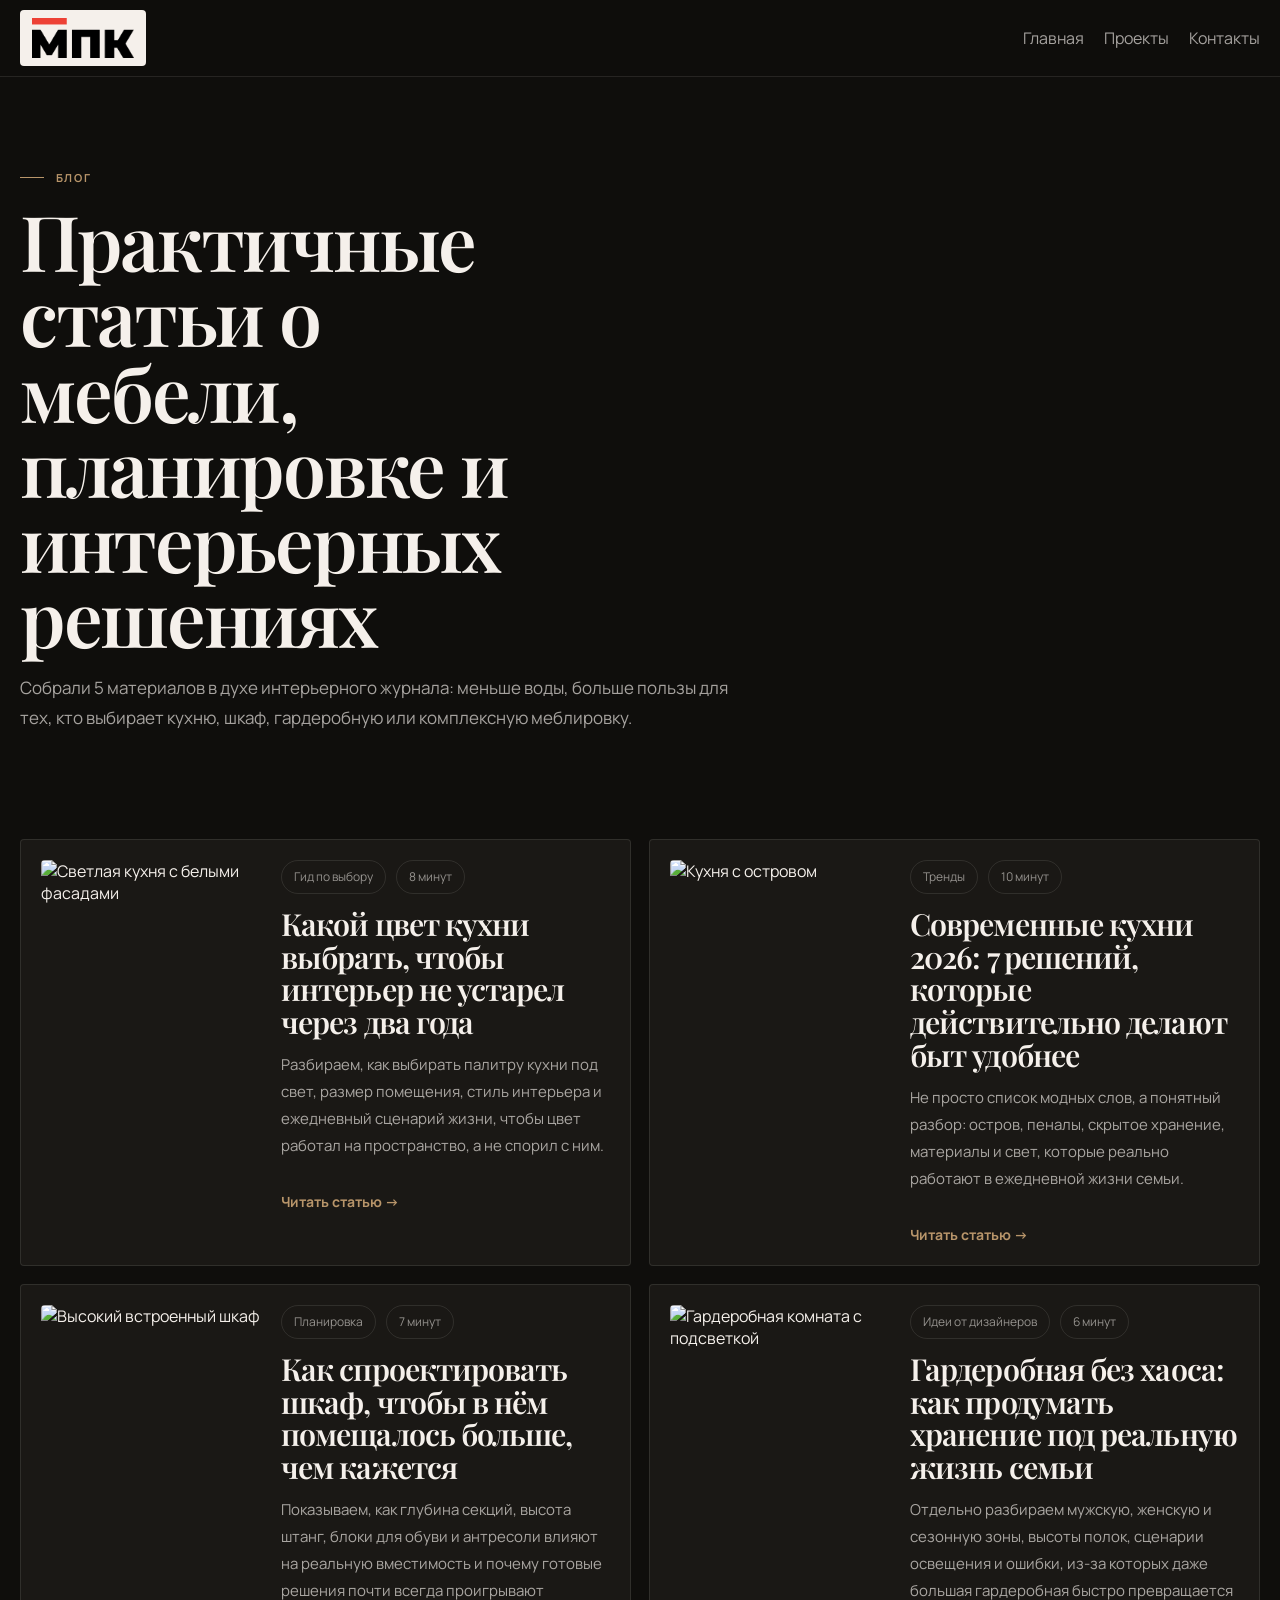
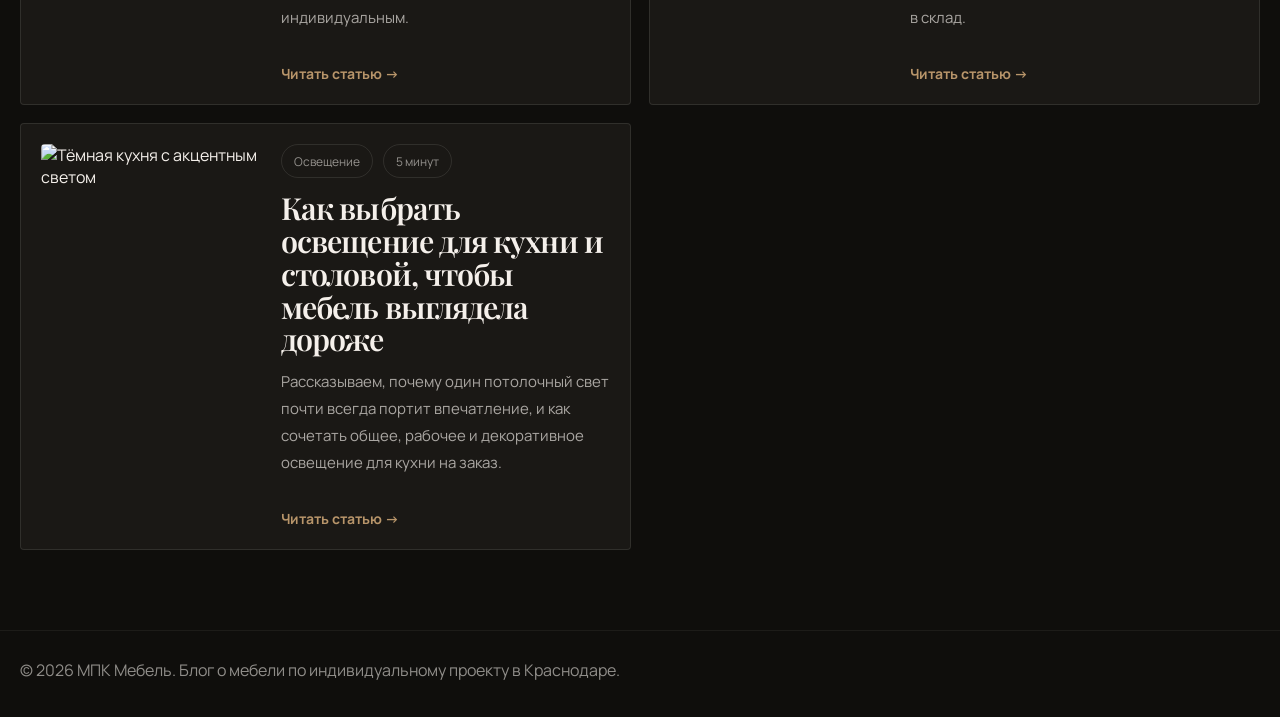
==== blog/index.html @ 71a019e1 "Apply UX audit redesign and add blog" ====
<!doctype html>
<html lang="ru">
<head>
  <meta charset="UTF-8">
  <meta name="viewport" content="width=device-width, initial-scale=1.0">
  <title>Блог МПК Мебель</title>
  <meta name="description" content="Статьи МПК Мебель о кухнях, шкафах, гардеробных, цветах, освещении и практичных интерьерных решениях.">
  <link rel="stylesheet" href="/assets/blog.css">
</head>
<body>
  <header class="topbar">
    <div class="container topbar-inner">
      <a href="/"><img class="brand-logo" src="/assets/logo.png" alt="МПК Мебель"></a>
      <nav class="nav" aria-label="Навигация блога">
        <a href="/">Главная</a>
        <a href="/#projects">Проекты</a>
        <a href="/#contacts">Контакты</a>
      </nav>
    </div>
  </header>

  <main>
    <section class="hero">
      <div class="container">
        <span class="eyebrow">Блог</span>
        <h1>Практичные статьи о мебели, планировке и интерьерных решениях</h1>
        <p>Собрали 5 материалов в духе интерьерного журнала: меньше воды, больше пользы для тех, кто выбирает кухню, шкаф, гардеробную или комплексную меблировку.</p>
      </div>
    </section>

    <section class="section">
      <div class="container articles-grid">
        <article class="article-card">
          <img src="https://f1.lpcdn.site/c16a5320fa475530d9583c34fd356ef5/85600fbdcfcd98c68092c8ee78fef443.jpg" alt="Светлая кухня с белыми фасадами">
          <div>
            <div class="article-meta">
              <span class="chip">Гид по выбору</span>
              <span class="chip">8 минут</span>
            </div>
            <h2>Какой цвет кухни выбрать, чтобы интерьер не устарел через два года</h2>
            <p>Разбираем, как выбирать палитру кухни под свет, размер помещения, стиль интерьера и ежедневный сценарий жизни, чтобы цвет работал на пространство, а не спорил с ним.</p>
            <a class="article-link" href="/blog/kakoy-tsvet-kukhni-vybrat.html">Читать статью →</a>
          </div>
        </article>

        <article class="article-card">
          <img src="https://f1.lpcdn.site/c16a5320fa475530d9583c34fd356ef5/d07611e14f2f6512eb82382ddb5812dd.jpg" alt="Кухня с островом">
          <div>
            <div class="article-meta">
              <span class="chip">Тренды</span>
              <span class="chip">10 минут</span>
            </div>
            <h2>Современные кухни 2026: 7 решений, которые действительно делают быт удобнее</h2>
            <p>Не просто список модных слов, а понятный разбор: остров, пеналы, скрытое хранение, материалы и свет, которые реально работают в ежедневной жизни семьи.</p>
            <a class="article-link" href="/blog/sovremennye-kukhni-2026.html">Читать статью →</a>
          </div>
        </article>

        <article class="article-card">
          <img src="https://f2.lpcdn.site/a934f26ab5ebf35db5768a852aaa764e/2ac274bfc19b4af5a2f9575564415dd1.jpg" alt="Высокий встроенный шкаф">
          <div>
            <div class="article-meta">
              <span class="chip">Планировка</span>
              <span class="chip">7 минут</span>
            </div>
            <h2>Как спроектировать шкаф, чтобы в нём помещалось больше, чем кажется</h2>
            <p>Показываем, как глубина секций, высота штанг, блоки для обуви и антресоли влияют на реальную вместимость и почему готовые решения почти всегда проигрывают индивидуальным.</p>
            <a class="article-link" href="/blog/kak-sproektirovat-shkaf.html">Читать статью →</a>
          </div>
        </article>

        <article class="article-card">
          <img src="https://f2.lpcdn.site/a934f26ab5ebf35db5768a852aaa764e/37a7981f381d6b0104fa65f17966af12.jpg" alt="Гардеробная комната с подсветкой">
          <div>
            <div class="article-meta">
              <span class="chip">Идеи от дизайнеров</span>
              <span class="chip">6 минут</span>
            </div>
            <h2>Гардеробная без хаоса: как продумать хранение под реальную жизнь семьи</h2>
            <p>Отдельно разбираем мужскую, женскую и сезонную зоны, высоты полок, сценарии освещения и ошибки, из-за которых даже большая гардеробная быстро превращается в склад.</p>
            <a class="article-link" href="/blog/garderobnaya-bez-khaosa.html">Читать статью →</a>
          </div>
        </article>

        <article class="article-card">
          <img src="https://f1.lpcdn.site/c16a5320fa475530d9583c34fd356ef5/ca0be5f5cd84b6891c5a611b252bc904.jpg" alt="Тёмная кухня с акцентным светом">
          <div>
            <div class="article-meta">
              <span class="chip">Освещение</span>
              <span class="chip">5 минут</span>
            </div>
            <h2>Как выбрать освещение для кухни и столовой, чтобы мебель выглядела дороже</h2>
            <p>Рассказываем, почему один потолочный свет почти всегда портит впечатление, и как сочетать общее, рабочее и декоративное освещение для кухни на заказ.</p>
            <a class="article-link" href="/blog/osveshchenie-dlya-kukhni-i-stolovoy.html">Читать статью →</a>
          </div>
        </article>
      </div>
    </section>
  </main>

  <footer class="footer">
    <div class="container">© 2026 МПК Мебель. Блог о мебели по индивидуальному проекту в Краснодаре.</div>
  </footer>
</body>
</html>
---- assets/blog.css ----
@import url("https://fonts.googleapis.com/css2?family=Manrope:wght@400;500;600;700;800&family=Playfair+Display:wght@600;700&display=swap");

:root {
  --bg: #0f0e0c;
  --bg-alt: #13120f;
  --bg-card: #1a1815;
  --text: #f5f0eb;
  --muted: rgba(245, 240, 235, 0.66);
  --muted-soft: rgba(245, 240, 235, 0.56);
  --line: rgba(245, 240, 235, 0.1);
  --accent: #b8956a;
  --radius: 4px;
  --container: 1240px;
}

* { box-sizing: border-box; }
html { scroll-behavior: smooth; }
body {
  margin: 0;
  font-family: "Manrope", sans-serif;
  background: var(--bg);
  color: var(--text);
}
a { color: inherit; text-decoration: none; }
img { display: block; max-width: 100%; }

.container {
  width: min(calc(100% - 32px), var(--container));
  margin: 0 auto;
}

.topbar {
  position: sticky;
  top: 0;
  z-index: 10;
  background: rgba(15, 14, 12, 0.92);
  border-bottom: 1px solid var(--line);
  backdrop-filter: blur(12px);
}

.topbar-inner {
  display: flex;
  align-items: center;
  justify-content: space-between;
  gap: 20px;
  min-height: 76px;
}

.brand-logo {
  width: 126px;
  padding: 8px 12px;
  border-radius: var(--radius);
  background: #f5f0eb;
}

.nav {
  display: flex;
  align-items: center;
  gap: 20px;
}

.nav a {
  min-height: 44px;
  display: inline-flex;
  align-items: center;
  color: var(--muted);
}

.nav a:hover,
.chip:hover,
.article-link:hover {
  color: var(--accent);
}

.hero {
  padding: 84px 0 56px;
}

.eyebrow {
  display: inline-flex;
  align-items: center;
  gap: 12px;
  color: var(--accent);
  font-size: 11px;
  font-weight: 700;
  letter-spacing: 0.18em;
  text-transform: uppercase;
}

.eyebrow::before {
  content: "";
  width: 24px;
  height: 1px;
  background: currentColor;
}

h1, h2, h3 {
  margin: 0;
  font-family: "Playfair Display", serif;
  font-weight: 600;
  letter-spacing: -0.03em;
}

h1 {
  max-width: 12ch;
  margin-top: 18px;
  font-size: clamp(2.8rem, 6vw, 4.8rem);
  line-height: 0.98;
}

.hero p,
.article-intro,
.article-content p,
.article-card p {
  color: var(--muted);
  line-height: 1.8;
}

.hero p {
  max-width: 720px;
  margin-top: 18px;
  font-size: 17px;
}

.section {
  padding: 32px 0 80px;
}

.articles-grid {
  display: grid;
  grid-template-columns: repeat(2, minmax(0, 1fr));
  gap: 18px;
}

.article-card {
  display: grid;
  grid-template-columns: 220px 1fr;
  gap: 20px;
  padding: 20px;
  border: 1px solid var(--line);
  border-radius: var(--radius);
  background: var(--bg-card);
}

.article-card img {
  width: 100%;
  height: 180px;
  object-fit: cover;
  border-radius: var(--radius);
}

.article-meta {
  display: flex;
  flex-wrap: wrap;
  gap: 10px;
  margin-bottom: 14px;
}

.chip {
  display: inline-flex;
  align-items: center;
  min-height: 34px;
  padding: 0 12px;
  border: 1px solid var(--line);
  border-radius: 999px;
  color: var(--muted-soft);
  font-size: 12px;
}

.article-card h2 {
  font-size: 1.9rem;
  line-height: 1.08;
}

.article-card p {
  margin-top: 12px;
  font-size: 15px;
}

.article-link {
  display: inline-flex;
  margin-top: 18px;
  color: var(--accent);
  font-size: 14px;
  font-weight: 700;
}

.article-hero {
  padding: 84px 0 28px;
}

.article-layout {
  display: grid;
  grid-template-columns: minmax(0, 1fr) 320px;
  gap: 36px;
}

.article-cover {
  margin-top: 24px;
  border-radius: var(--radius);
  overflow: hidden;
}

.article-cover img {
  width: 100%;
  height: 420px;
  object-fit: cover;
}

.article-content {
  padding-bottom: 80px;
}

.article-content h2 {
  margin-top: 36px;
  font-size: 2.2rem;
}

.article-content h3 {
  margin-top: 24px;
  font-size: 1.3rem;
  font-family: "Manrope", sans-serif;
}

.article-content p + p {
  margin-top: 14px;
}

.article-content ul {
  margin: 18px 0 0;
  padding-left: 20px;
  color: var(--muted);
  line-height: 1.8;
}

.article-side {
  position: sticky;
  top: 110px;
  align-self: start;
  padding: 22px;
  border: 1px solid var(--line);
  border-radius: var(--radius);
  background: var(--bg-card);
}

.article-side h3 {
  font-family: "Manrope", sans-serif;
  font-size: 14px;
  letter-spacing: 0.14em;
  text-transform: uppercase;
  color: var(--accent);
}

.article-side ul {
  margin: 16px 0 0;
  padding-left: 18px;
  color: var(--muted);
  line-height: 1.8;
}

.article-side .button {
  display: inline-flex;
  align-items: center;
  justify-content: center;
  min-height: 48px;
  margin-top: 18px;
  padding: 0 18px;
  border-radius: var(--radius);
  background: var(--accent);
  color: var(--bg);
  font-weight: 700;
}

.footer {
  padding: 28px 0 36px;
  border-top: 1px solid rgba(245, 240, 235, 0.06);
  color: var(--muted-soft);
}

@media (max-width: 980px) {
  .articles-grid,
  .article-layout {
    grid-template-columns: 1fr;
  }

  .article-card {
    grid-template-columns: 1fr;
  }

  .article-side {
    position: static;
  }
}

@media (max-width: 760px) {
  .topbar-inner {
    flex-direction: column;
    align-items: flex-start;
    padding: 12px 0;
  }

  .nav {
    flex-wrap: wrap;
    gap: 12px;
  }

  .hero,
  .article-hero {
    padding-top: 44px;
  }

  .article-cover img {
    height: 240px;
  }
}
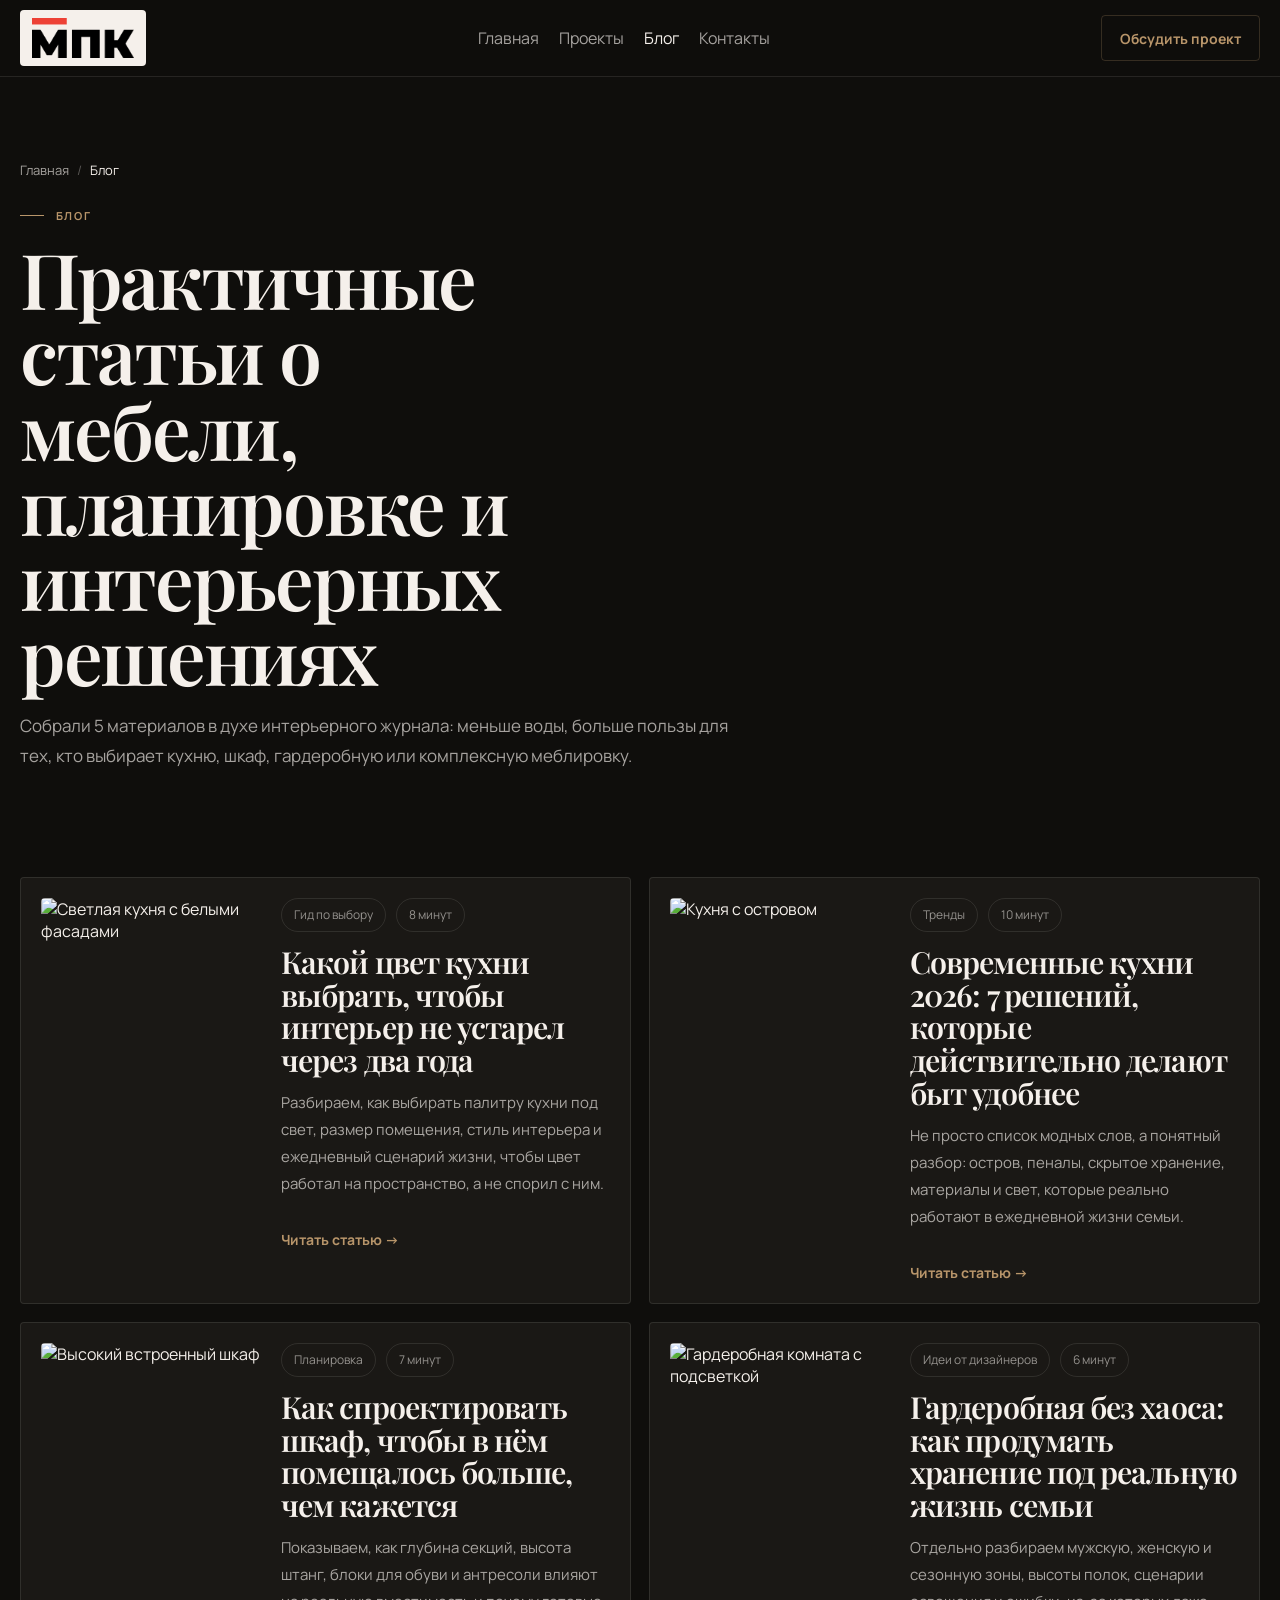
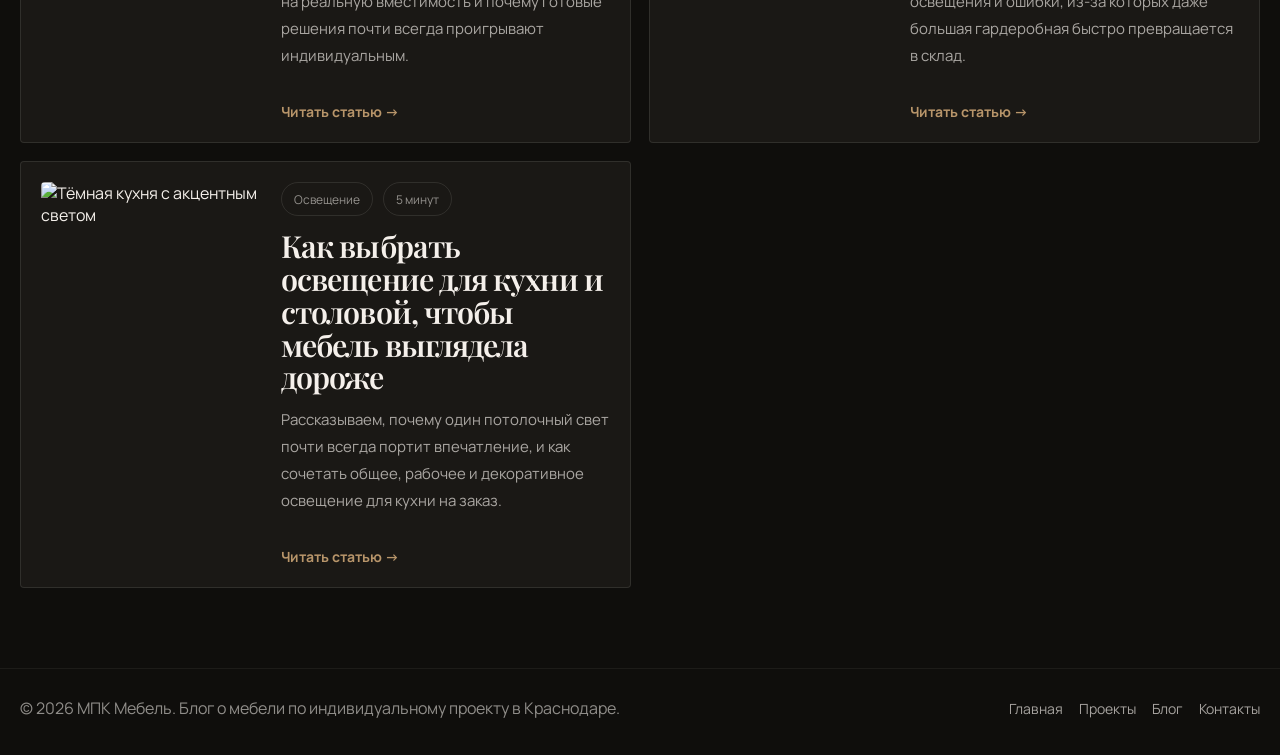
==== commit e8f94c33: "Polish blog layout and add breadcrumbs" ====
--- a/blog/index.html
+++ b/blog/index.html
@@ -8,20 +8,52 @@
   <link rel="stylesheet" href="/assets/blog.css">
 </head>
 <body>
+  <a href="#main-content" class="skip-link">Перейти к содержимому</a>
   <header class="topbar">
     <div class="container topbar-inner">
-      <a href="/"><img class="brand-logo" src="/assets/logo.png" alt="МПК Мебель"></a>
-      <nav class="nav" aria-label="Навигация блога">
+      <a class="brand-link" href="/"><img class="brand-logo" src="/assets/logo.png" alt="МПК Мебель"></a>
+      <nav class="nav" aria-label="Основная навигация">
         <a href="/">Главная</a>
         <a href="/#projects">Проекты</a>
+        <a href="/blog/" aria-current="page">Блог</a>
+        <a href="/#contacts">Контакты</a>
+      </nav>
+      <a class="header-cta" href="/#contacts">Обсудить проект</a>
+      <button class="menu-toggle" type="button" aria-label="Открыть меню" aria-controls="mobile-menu" aria-expanded="false">
+        <span class="menu-icon"></span>
+      </button>
+    </div>
+  </header>
+
+  <div class="mobile-menu" id="mobile-menu" aria-hidden="true">
+    <div>
+      <div class="mobile-menu-head">
+        <a class="brand-link" href="/"><img class="brand-logo" src="/assets/logo.png" alt="МПК Мебель"></a>
+        <button class="menu-close" type="button" aria-label="Закрыть меню">×</button>
+      </div>
+      <nav class="mobile-menu-nav" aria-label="Мобильная навигация">
+        <a href="/">Главная</a>
+        <a href="/#projects">Проекты</a>
+        <a href="/blog/" aria-current="page">Блог</a>
         <a href="/#contacts">Контакты</a>
       </nav>
     </div>
-  </header>
+    <div class="mobile-menu-meta">
+      <a href="tel:+79286682651">+7 (928) 668-26-51</a>
+      <a href="https://wa.me/79286682651" target="_blank" rel="noreferrer">WhatsApp</a>
+      <a class="mobile-menu-cta" href="/#contacts">Оставить заявку</a>
+    </div>
+  </div>
 
-  <main>
+  <main id="main-content">
     <section class="hero">
       <div class="container">
+        <nav class="breadcrumbs" aria-label="Хлебные крошки">
+          <ol>
+            <li><a href="/">Главная</a></li>
+            <li><span aria-current="page">Блог</span></li>
+          </ol>
+        </nav>
         <span class="eyebrow">Блог</span>
         <h1>Практичные статьи о мебели, планировке и интерьерных решениях</h1>
         <p>Собрали 5 материалов в духе интерьерного журнала: меньше воды, больше пользы для тех, кто выбирает кухню, шкаф, гардеробную или комплексную меблировку.</p>
@@ -99,7 +131,16 @@
   </main>
 
   <footer class="footer">
-    <div class="container">© 2026 МПК Мебель. Блог о мебели по индивидуальному проекту в Краснодаре.</div>
+    <div class="container footer-inner">
+      <div>© 2026 МПК Мебель. Блог о мебели по индивидуальному проекту в Краснодаре.</div>
+      <div class="footer-links">
+        <a href="/">Главная</a>
+        <a href="/#projects">Проекты</a>
+        <a href="/blog/">Блог</a>
+        <a href="/#contacts">Контакты</a>
+      </div>
+    </div>
   </footer>
+  <script src="/assets/blog.js"></script>
 </body>
 </html>
--- a/assets/blog.css
+++ b/assets/blog.css
@@ -20,9 +20,28 @@
   font-family: "Manrope", sans-serif;
   background: var(--bg);
   color: var(--text);
+  overflow-x: hidden;
 }
 a { color: inherit; text-decoration: none; }
 img { display: block; max-width: 100%; }
+
+.skip-link {
+  position: absolute;
+  left: -9999px;
+  top: 0;
+  z-index: 100;
+  padding: 12px 18px;
+  border-radius: var(--radius);
+  background: var(--accent);
+  color: var(--bg);
+  font-weight: 700;
+}
+
+.skip-link:focus {
+  position: fixed;
+  left: 8px;
+  top: 8px;
+}
 
 .container {
   width: min(calc(100% - 32px), var(--container));
@@ -46,6 +65,11 @@
   min-height: 76px;
 }
 
+.brand-link {
+  display: inline-flex;
+  align-items: center;
+}
+
 .brand-logo {
   width: 126px;
   padding: 8px 12px;
@@ -57,6 +81,7 @@
   display: flex;
   align-items: center;
   gap: 20px;
+  min-width: 0;
 }
 
 .nav a {
@@ -64,6 +89,160 @@
   display: inline-flex;
   align-items: center;
   color: var(--muted);
+}
+
+.nav a[aria-current="page"] {
+  color: var(--text);
+}
+
+.header-cta {
+  display: inline-flex;
+  align-items: center;
+  justify-content: center;
+  min-height: 46px;
+  padding: 0 18px;
+  border: 1px solid rgba(184, 149, 106, 0.24);
+  border-radius: var(--radius);
+  color: var(--accent);
+  font-size: 14px;
+  font-weight: 700;
+}
+
+.menu-toggle,
+.menu-close {
+  display: none;
+  align-items: center;
+  justify-content: center;
+  width: 46px;
+  height: 46px;
+  border: 1px solid var(--line);
+  border-radius: var(--radius);
+  background: transparent;
+  color: var(--text);
+  cursor: pointer;
+}
+
+.menu-icon,
+.menu-icon::before,
+.menu-icon::after {
+  display: block;
+  width: 20px;
+  height: 2px;
+  border-radius: 999px;
+  background: currentColor;
+  transition: transform 0.25s ease, opacity 0.25s ease;
+  content: "";
+}
+
+.menu-icon {
+  position: relative;
+}
+
+.menu-icon::before {
+  position: absolute;
+  top: -6px;
+  left: 0;
+}
+
+.menu-icon::after {
+  position: absolute;
+  top: 6px;
+  left: 0;
+}
+
+.mobile-menu {
+  position: fixed;
+  inset: 0;
+  z-index: 30;
+  display: flex;
+  flex-direction: column;
+  justify-content: space-between;
+  gap: 24px;
+  padding: 24px 16px 32px;
+  background: rgba(15, 14, 12, 0.98);
+  transform: translateX(100%);
+  transition: transform 0.3s ease;
+}
+
+.mobile-menu.is-open {
+  transform: translateX(0);
+}
+
+.mobile-menu-head {
+  display: flex;
+  align-items: center;
+  justify-content: space-between;
+  gap: 16px;
+}
+
+.mobile-menu-nav {
+  display: grid;
+  gap: 18px;
+  margin-top: 28px;
+}
+
+.mobile-menu-nav a {
+  color: var(--text);
+  font-size: 28px;
+  font-weight: 600;
+  line-height: 1.1;
+}
+
+.mobile-menu-meta {
+  display: grid;
+  gap: 14px;
+}
+
+.mobile-menu-meta a {
+  color: var(--muted);
+  font-size: 15px;
+}
+
+.mobile-menu-cta {
+  display: inline-flex;
+  align-items: center;
+  justify-content: center;
+  min-height: 50px;
+  padding: 0 18px;
+  border-radius: var(--radius);
+  background: var(--accent);
+  color: var(--bg);
+  font-weight: 800;
+}
+
+.breadcrumbs {
+  margin-bottom: 20px;
+}
+
+.breadcrumbs ol {
+  display: flex;
+  flex-wrap: wrap;
+  gap: 8px;
+  margin: 0;
+  padding: 0;
+  list-style: none;
+}
+
+.breadcrumbs li {
+  display: inline-flex;
+  align-items: center;
+  gap: 8px;
+  min-width: 0;
+  color: var(--muted-soft);
+  font-size: 13px;
+}
+
+.breadcrumbs li + li::before {
+  content: "/";
+  color: rgba(245, 240, 235, 0.32);
+}
+
+.breadcrumbs a {
+  color: var(--muted);
+}
+
+.breadcrumbs span[aria-current="page"] {
+  color: var(--text);
 }
 
 .nav a:hover,
@@ -189,6 +368,10 @@
   padding: 84px 0 28px;
 }
 
+.article-hero h1 {
+  max-width: 14ch;
+}
+
 .article-layout {
   display: grid;
   grid-template-columns: minmax(0, 1fr) 320px;
@@ -277,6 +460,25 @@
   color: var(--muted-soft);
 }
 
+.footer-inner {
+  display: flex;
+  align-items: center;
+  justify-content: space-between;
+  gap: 18px;
+}
+
+.footer-links {
+  display: flex;
+  align-items: center;
+  flex-wrap: wrap;
+  gap: 16px;
+}
+
+.footer-links a {
+  color: var(--muted);
+  font-size: 14px;
+}
+
 @media (max-width: 980px) {
   .articles-grid,
   .article-layout {
@@ -290,18 +492,21 @@
   .article-side {
     position: static;
   }
+
+  .nav,
+  .header-cta {
+    display: none;
+  }
+
+  .menu-toggle,
+  .menu-close {
+    display: inline-flex;
+  }
 }
 
 @media (max-width: 760px) {
   .topbar-inner {
-    flex-direction: column;
-    align-items: flex-start;
-    padding: 12px 0;
-  }
-
-  .nav {
-    flex-wrap: wrap;
-    gap: 12px;
+    min-height: 72px;
   }
 
   .hero,
@@ -309,7 +514,25 @@
     padding-top: 44px;
   }
 
+  h1 {
+    max-width: none;
+    font-size: clamp(2.3rem, 12vw, 3.5rem);
+  }
+
   .article-cover img {
     height: 240px;
   }
-}
+
+  .article-card h2 {
+    font-size: 1.7rem;
+  }
+
+  .article-content h2 {
+    font-size: 1.8rem;
+  }
+
+  .footer-inner {
+    flex-direction: column;
+    align-items: flex-start;
+  }
+}
